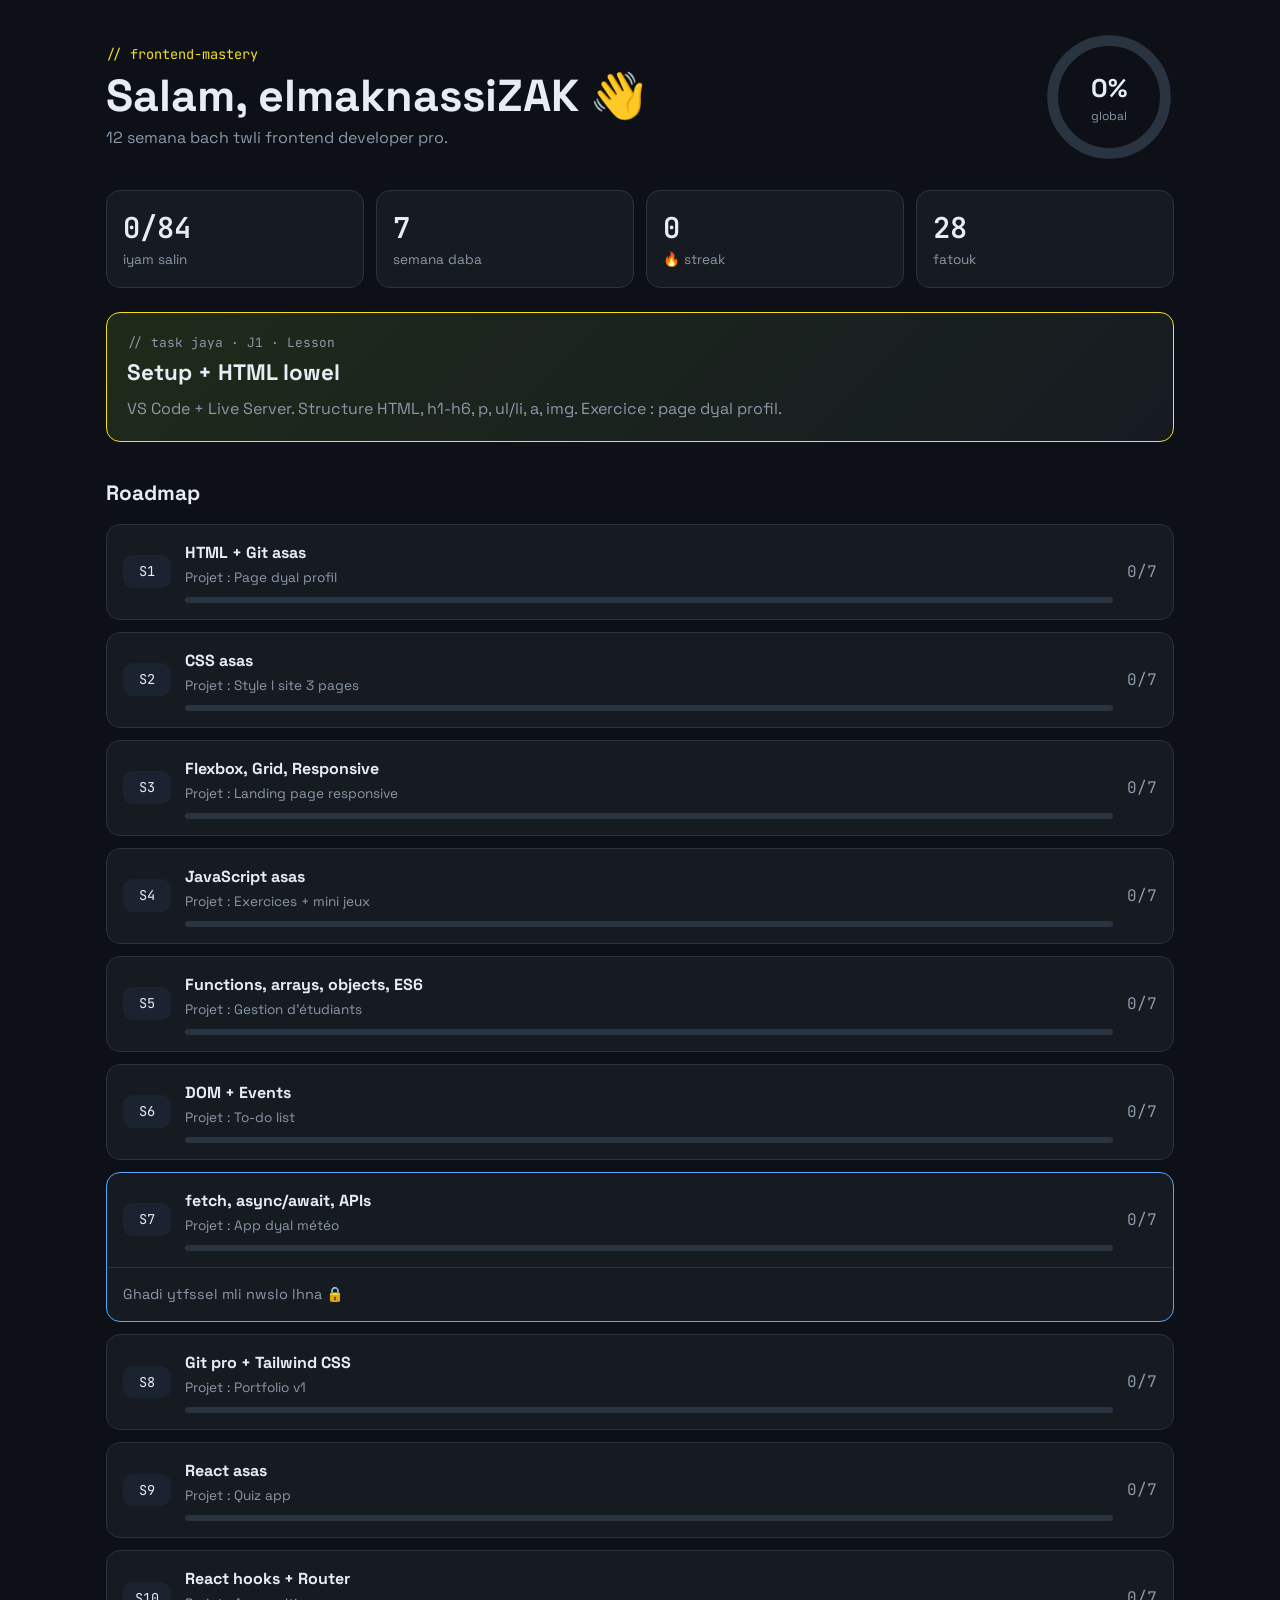
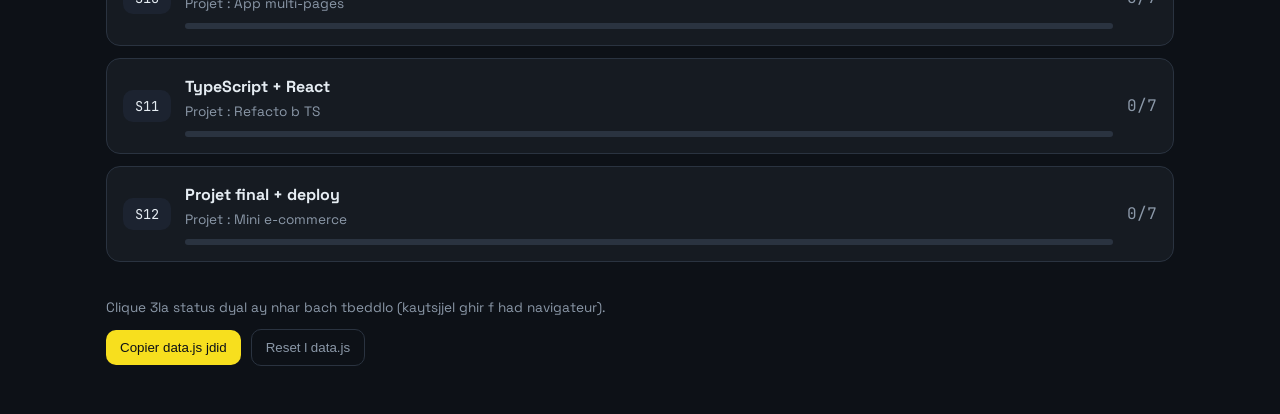
==== index.html @ 3e876fbd "Dashboard dyal l progress (12 semana frontend) Co-Authored-By: Claude Opus 5.5 <noreply@anthropic.co" ====
<!DOCTYPE html>
<html lang="fr">
<head>
  <meta charset="UTF-8">
  <meta name="viewport" content="width=device-width, initial-scale=1.0">
  <title>Frontend Mastery</title>
  <link rel="preconnect" href="https://fonts.googleapis.com">
  <link href="https://fonts.googleapis.com/css2?family=Space+Grotesk:wght@400;500;700&family=JetBrains+Mono:wght@400;600&display=swap" rel="stylesheet">
  <link rel="stylesheet" href="style.css">
</head>
<body>
  <header class="hero">
    <div class="hero__text">
      <p class="eyebrow">// frontend-mastery</p>
      <h1>Salam, <span id="student"></span> 👋</h1>
      <p class="sub">12 semana bach twli frontend developer pro.</p>
    </div>
    <div class="ring" id="ring">
      <svg viewBox="0 0 120 120">
        <circle class="ring__bg" cx="60" cy="60" r="52"></circle>
        <circle class="ring__fg" id="ringFg" cx="60" cy="60" r="52"></circle>
      </svg>
      <div class="ring__label"><strong id="pct">0%</strong><span>global</span></div>
    </div>
  </header>

  <main>
    <section class="stats">
      <div class="stat"><span class="stat__num" id="statDone">0</span><span class="stat__lbl">iyam salin</span></div>
      <div class="stat"><span class="stat__num" id="statWeek">1</span><span class="stat__lbl">semana daba</span></div>
      <div class="stat"><span class="stat__num" id="statStreak">0</span><span class="stat__lbl">🔥 streak</span></div>
      <div class="stat"><span class="stat__num" id="statLate">0</span><span class="stat__lbl">fatouk</span></div>
    </section>

    <section class="today" id="today"></section>

    <section>
      <h2 class="section-title">Roadmap</h2>
      <div class="weeks" id="weeks"></div>
    </section>
  </main>

  <footer class="footer">
    <p>Clique 3la status dyal ay nhar bach tbeddlo (kaytsjjel ghir f had navigateur).</p>
    <button class="btn" id="exportBtn">Copier data.js jdid</button>
    <button class="btn btn--ghost" id="resetBtn">Reset l data.js</button>
  </footer>

  <script src="data.js"></script>
  <script src="app.js"></script>
</body>
</html>
---- style.css ----
:root {
  --bg: #0d1117;
  --panel: #161b22;
  --panel-2: #1c2330;
  --line: #2a3340;
  --text: #e6edf3;
  --muted: #8b98a8;
  --accent: #f7df1e;      /* asfer JS */
  --done: #3fb950;
  --doing: #58a6ff;
  --todo: #6e7681;
  --late: #f85149;
  --radius: 14px;
}

* { box-sizing: border-box; margin: 0; padding: 0; }

body {
  font-family: "Space Grotesk", system-ui, sans-serif;
  background: var(--bg);
  color: var(--text);
  line-height: 1.5;
  max-width: 1100px;
  margin: 0 auto;
  padding: 32px 16px 48px;
}

/* ---------- HERO ---------- */
.hero {
  display: flex;
  justify-content: space-between;
  align-items: center;
  gap: 24px;
  margin-bottom: 28px;
}
.eyebrow { font-family: "JetBrains Mono", monospace; color: var(--accent); font-size: .85rem; }
h1 { font-size: clamp(1.8rem, 5vw, 2.8rem); line-height: 1.1; margin: 6px 0; }
.sub { color: var(--muted); }

.ring { position: relative; width: 130px; height: 130px; flex-shrink: 0; }
.ring svg { transform: rotate(-90deg); width: 100%; height: 100%; }
.ring circle { fill: none; stroke-width: 10; }
.ring__bg { stroke: var(--line); }
.ring__fg {
  stroke: var(--accent);
  stroke-linecap: round;
  stroke-dasharray: 326.7;
  stroke-dashoffset: 326.7;
  transition: stroke-dashoffset 1s ease;
}
.ring__label {
  position: absolute; inset: 0;
  display: flex; flex-direction: column; align-items: center; justify-content: center;
}
.ring__label strong { font-size: 1.6rem; }
.ring__label span { font-size: .75rem; color: var(--muted); }

/* ---------- STATS ---------- */
.stats {
  display: grid;
  grid-template-columns: repeat(4, 1fr);
  gap: 12px;
  margin-bottom: 24px;
}
.stat {
  background: var(--panel);
  border: 1px solid var(--line);
  border-radius: var(--radius);
  padding: 16px;
  display: flex; flex-direction: column;
}
.stat__num { font-family: "JetBrains Mono", monospace; font-size: 1.8rem; font-weight: 600; }
.stat__lbl { color: var(--muted); font-size: .85rem; }

/* ---------- TODAY ---------- */
.today {
  background: linear-gradient(135deg, #1f2a1a, var(--panel));
  border: 1px solid var(--accent);
  border-radius: var(--radius);
  padding: 20px;
  margin-bottom: 36px;
}
.today__tag { font-family: "JetBrains Mono", monospace; color: var(--accent); font-size: .8rem; }
.today h3 { font-size: 1.4rem; margin: 4px 0 8px; }
.today p { color: var(--muted); }

/* ---------- WEEKS ---------- */
.section-title { font-size: 1.3rem; margin-bottom: 14px; }
.weeks { display: grid; gap: 12px; }

.week {
  background: var(--panel);
  border: 1px solid var(--line);
  border-radius: var(--radius);
  overflow: hidden;
}
.week.is-current { border-color: var(--doing); }
.week__head {
  width: 100%;
  background: none; border: none; color: inherit; font: inherit; text-align: left;
  display: grid;
  grid-template-columns: auto 1fr auto;
  align-items: center;
  gap: 14px;
  padding: 16px;
  cursor: pointer;
}
.week__num {
  font-family: "JetBrains Mono", monospace;
  background: var(--panel-2);
  border-radius: 10px;
  padding: 6px 10px;
  font-size: .85rem;
  min-width: 48px;
  text-align: center;
}
.week__title { font-weight: 700; }
.week__project { color: var(--muted); font-size: .85rem; }
.week__pct { font-family: "JetBrains Mono", monospace; color: var(--muted); }

.bar { display: block; height: 6px; background: var(--line); border-radius: 99px; overflow: hidden; margin-top: 8px; }
.bar__fill { display: block; height: 100%; background: var(--done); width: 0; transition: width .6s ease; }

.week__days { display: none; border-top: 1px solid var(--line); }
.week.is-open .week__days { display: block; }
.week__empty { padding: 16px; color: var(--muted); font-size: .9rem; }

.day {
  display: grid;
  grid-template-columns: 52px 1fr auto;
  gap: 12px;
  align-items: center;
  padding: 12px 16px;
  border-bottom: 1px solid var(--line);
}
.day:last-child { border-bottom: none; }
.day.is-today { background: rgba(247, 223, 30, .06); }
.day__id { font-family: "JetBrains Mono", monospace; color: var(--muted); font-size: .85rem; }
.day__title { font-weight: 500; }
.day__meta { color: var(--muted); font-size: .8rem; }

.badge {
  border: none; cursor: pointer;
  font: 600 .75rem "JetBrains Mono", monospace;
  padding: 6px 10px;
  border-radius: 99px;
  color: #0d1117;
  white-space: nowrap;
}
.badge--done { background: var(--done); }
.badge--doing { background: var(--doing); }
.badge--todo { background: var(--todo); color: var(--text); }
.badge--late { background: var(--late); color: #fff; }

/* ---------- FOOTER ---------- */
.footer {
  margin-top: 36px;
  display: flex; flex-wrap: wrap; gap: 10px; align-items: center;
  color: var(--muted); font-size: .85rem;
}
.footer p { flex: 1 1 100%; }
.btn {
  background: var(--accent); color: #0d1117;
  border: none; border-radius: 10px;
  padding: 10px 14px; font: 600 .85rem inherit; cursor: pointer;
}
.btn--ghost { background: transparent; color: var(--muted); border: 1px solid var(--line); }

/* ---------- RESPONSIVE ---------- */
@media (max-width: 640px) {
  .hero { flex-direction: column-reverse; align-items: flex-start; }
  .stats { grid-template-columns: repeat(2, 1fr); }
  .week__head { grid-template-columns: auto 1fr; }
  .week__pct { grid-column: 2; }
}
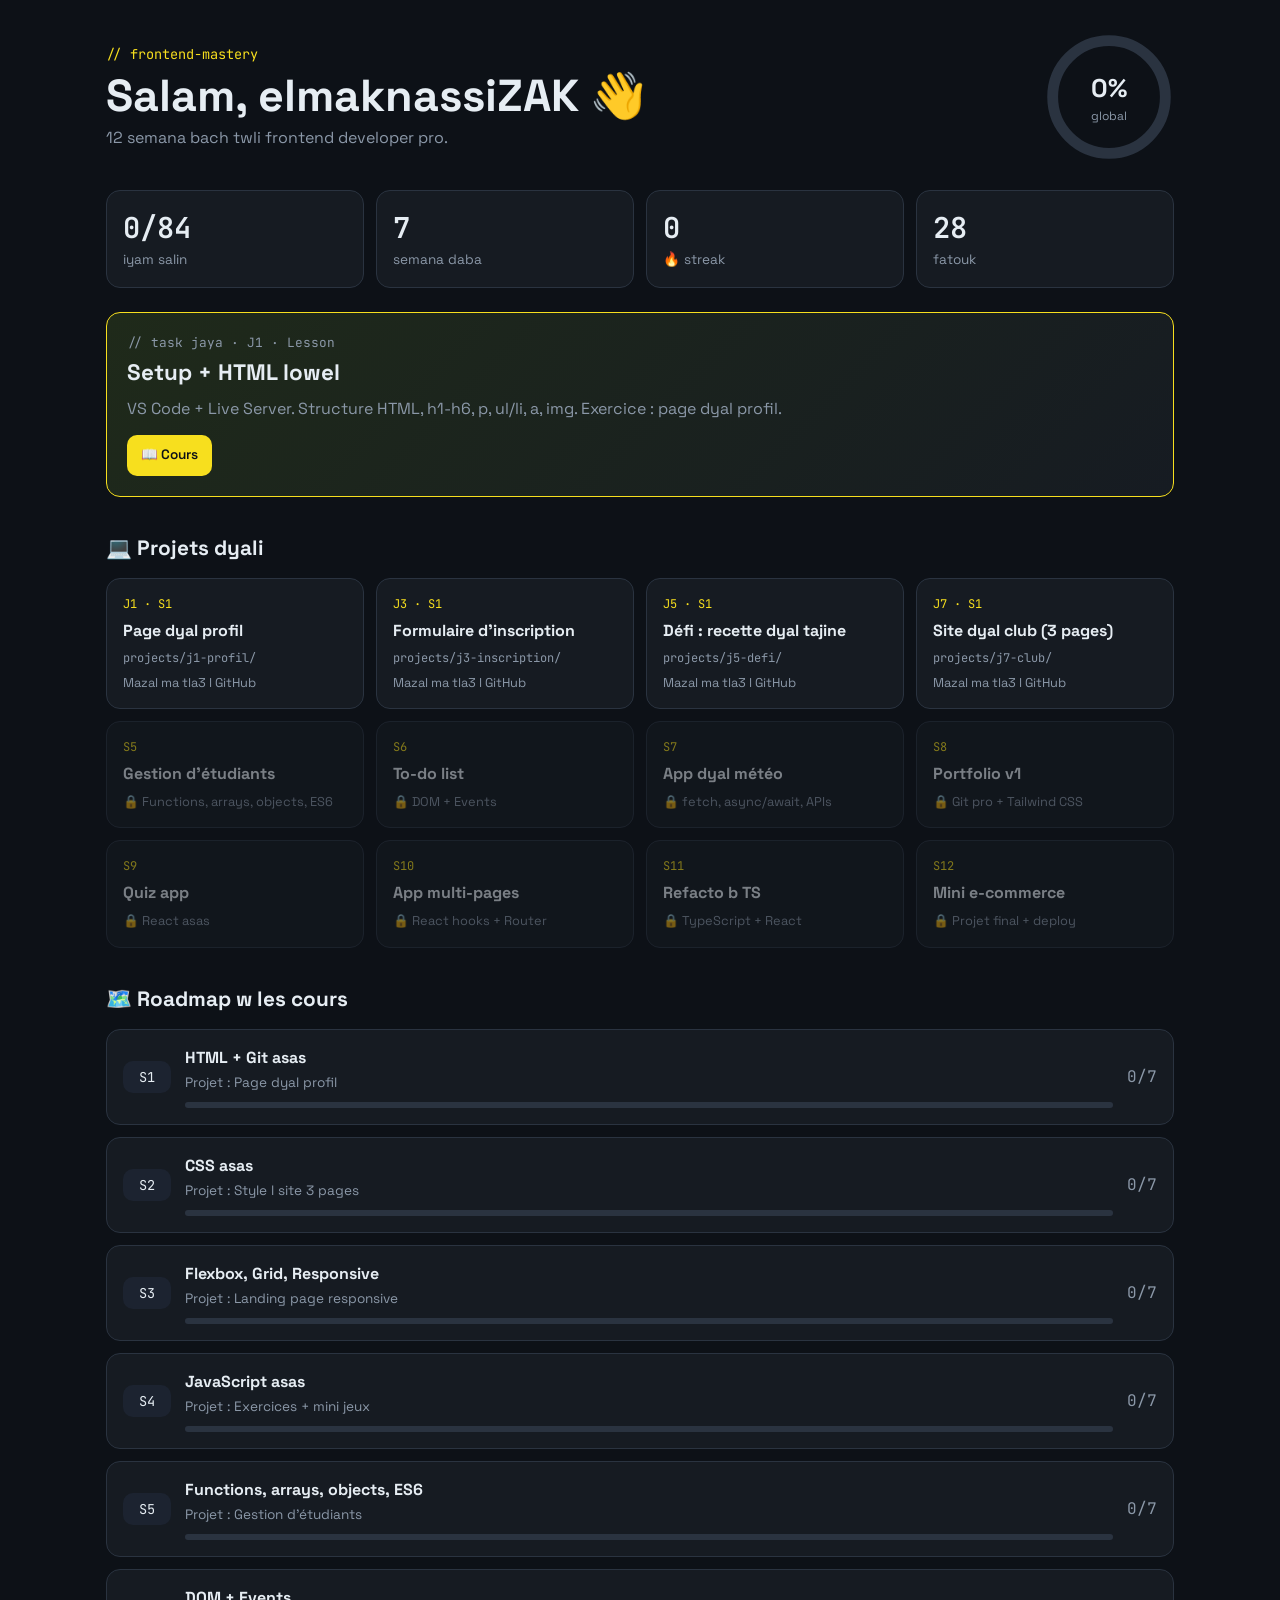
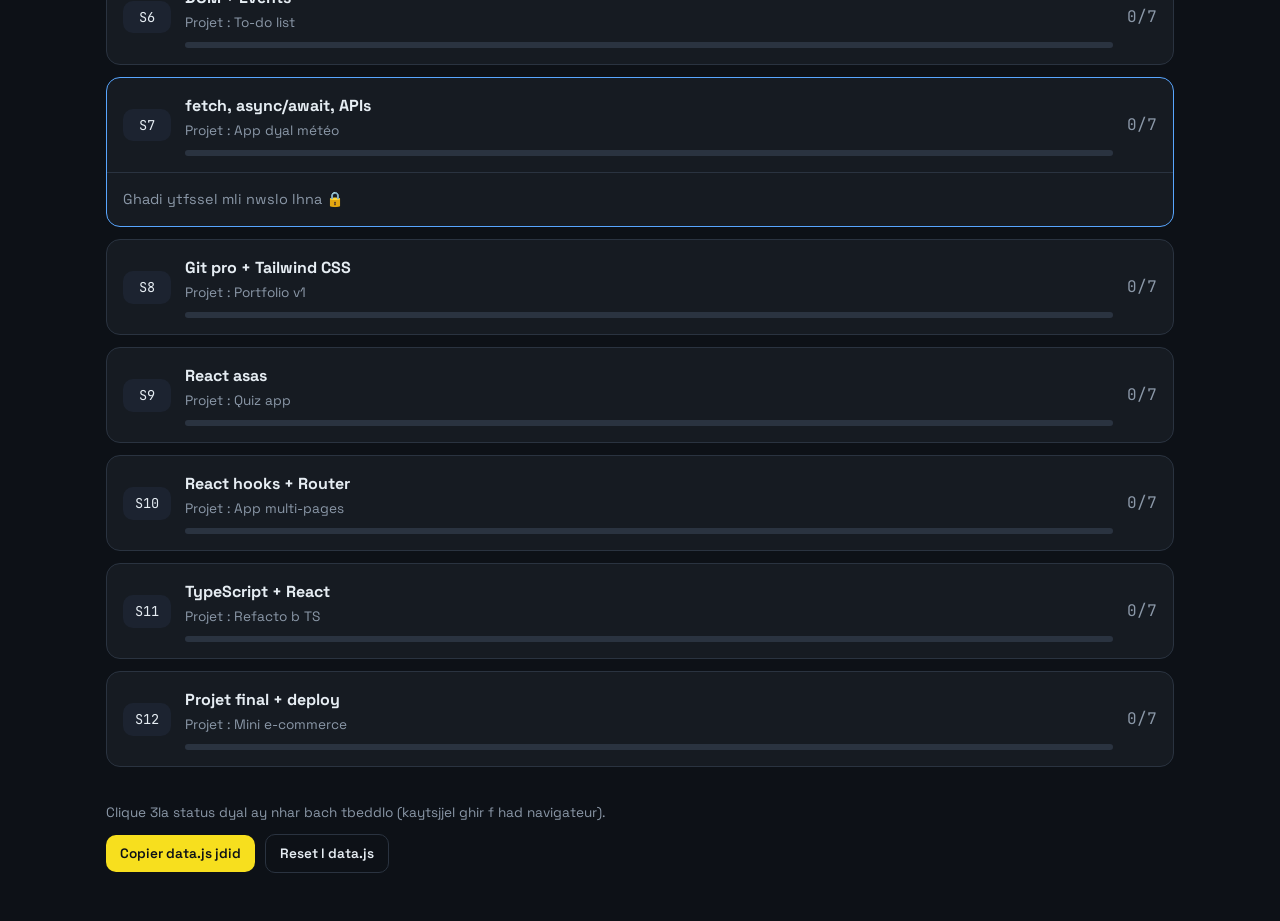
==== commit 21fd2fff: "Zid les cours dyal S1, page dyal cours w section dyal projets Co-Authored-By: Claude Opus 5.5 <norep" ====
--- a/index.html
+++ b/index.html
@@ -34,8 +34,13 @@
 
     <section class="today" id="today"></section>
 
-    <section>
-      <h2 class="section-title">Roadmap</h2>
+    <section class="block">
+      <h2 class="section-title">💻 Projets dyali</h2>
+      <div class="projects" id="projects"></div>
+    </section>
+
+    <section class="block">
+      <h2 class="section-title">🗺️ Roadmap w les cours</h2>
       <div class="weeks" id="weeks"></div>
     </section>
   </main>
--- a/style.css
+++ b/style.css
@@ -160,11 +160,109 @@
 }
 .footer p { flex: 1 1 100%; }
 .btn {
+  display: inline-block;
   background: var(--accent); color: #0d1117;
   border: none; border-radius: 10px;
-  padding: 10px 14px; font: 600 .85rem inherit; cursor: pointer;
-}
-.btn--ghost { background: transparent; color: var(--muted); border: 1px solid var(--line); }
+  padding: 10px 14px; cursor: pointer;
+  font-family: inherit; font-weight: 600; font-size: .85rem;
+  text-decoration: none;
+}
+.btn--ghost { background: transparent; color: var(--text); border: 1px solid var(--line); }
+
+/* ---------- LIENS (cours / projet) ---------- */
+.block { margin-bottom: 36px; }
+.today__actions { display: flex; flex-wrap: wrap; gap: 10px; margin-top: 14px; }
+.day__actions { display: flex; align-items: center; gap: 8px; flex-wrap: wrap; justify-content: flex-end; }
+.chip {
+  font: 600 .75rem "JetBrains Mono", monospace;
+  padding: 5px 10px;
+  border-radius: 99px;
+  border: 1px solid var(--line);
+  color: var(--text);
+  text-decoration: none;
+  white-space: nowrap;
+}
+.chip:hover { border-color: var(--accent); color: var(--accent); }
+.chip--project { border-color: var(--done); color: var(--done); }
+
+/* ---------- PROJETS ---------- */
+.projects {
+  display: grid;
+  grid-template-columns: repeat(auto-fill, minmax(220px, 1fr));
+  gap: 12px;
+}
+.project {
+  background: var(--panel);
+  border: 1px solid var(--line);
+  border-radius: var(--radius);
+  padding: 16px;
+  display: flex; flex-direction: column; gap: 6px; align-items: flex-start;
+}
+.project.is-live { border-color: var(--done); }
+.project.is-locked { opacity: .5; }
+.project__day { font-family: "JetBrains Mono", monospace; font-size: .75rem; color: var(--accent); }
+.project__title { font-size: 1rem; }
+.project__path { font-family: "JetBrains Mono", monospace; font-size: .75rem; color: var(--muted); }
+.project__wait { font-size: .8rem; color: var(--muted); }
+
+/* ---------- PAGE DYAL COURS ---------- */
+.lesson-nav {
+  display: flex; justify-content: space-between; align-items: center;
+  gap: 10px; flex-wrap: wrap; margin-bottom: 24px;
+}
+.lesson {
+  background: var(--panel);
+  border: 1px solid var(--line);
+  border-radius: var(--radius);
+  padding: clamp(18px, 4vw, 36px);
+  max-width: 820px;
+  margin: 0 auto;
+}
+.lesson h1 { font-size: clamp(1.6rem, 4vw, 2.2rem); margin-bottom: 16px; }
+.lesson h2 { font-size: 1.3rem; margin: 32px 0 12px; padding-top: 16px; border-top: 1px solid var(--line); }
+.lesson h3 { margin: 20px 0 8px; }
+.lesson p, .lesson li { color: #c9d4df; }
+.lesson p { margin: 10px 0; }
+.lesson ul, .lesson ol { padding-left: 22px; margin: 10px 0; }
+.lesson li { margin: 4px 0; }
+.lesson a { color: var(--doing); }
+.lesson strong { color: var(--text); }
+.lesson blockquote {
+  border-left: 3px solid var(--accent);
+  background: var(--panel-2);
+  padding: 10px 14px;
+  border-radius: 0 10px 10px 0;
+  margin: 14px 0;
+}
+.lesson blockquote p { margin: 0; }
+.lesson code {
+  font-family: "JetBrains Mono", monospace;
+  font-size: .85em;
+  background: var(--panel-2);
+  padding: 2px 6px;
+  border-radius: 6px;
+}
+.lesson pre {
+  background: #0a0e14;
+  border: 1px solid var(--line);
+  border-radius: 10px;
+  padding: 14px;
+  overflow-x: auto;
+  margin: 12px 0;
+}
+.lesson pre code { background: none; padding: 0; font-size: .85rem; }
+.lesson table { width: 100%; border-collapse: collapse; margin: 14px 0; font-size: .9rem; display: block; overflow-x: auto; }
+.lesson th, .lesson td { border: 1px solid var(--line); padding: 8px 10px; text-align: left; }
+.lesson th { background: var(--panel-2); }
+.lesson details {
+  background: var(--panel-2);
+  border-radius: 10px;
+  padding: 8px 12px;
+  margin: 6px 0 16px;
+}
+.lesson summary { cursor: pointer; color: var(--accent); font-weight: 600; }
+.lesson input[type="checkbox"] { margin-right: 6px; accent-color: var(--done); }
+.lesson-error { text-align: center; color: var(--muted); padding: 40px 0; }
 
 /* ---------- RESPONSIVE ---------- */
 @media (max-width: 640px) {
@@ -172,4 +270,6 @@
   .stats { grid-template-columns: repeat(2, 1fr); }
   .week__head { grid-template-columns: auto 1fr; }
   .week__pct { grid-column: 2; }
-}
+  .day { grid-template-columns: 40px 1fr; }
+  .day__actions { grid-column: 2; justify-content: flex-start; }
+}
